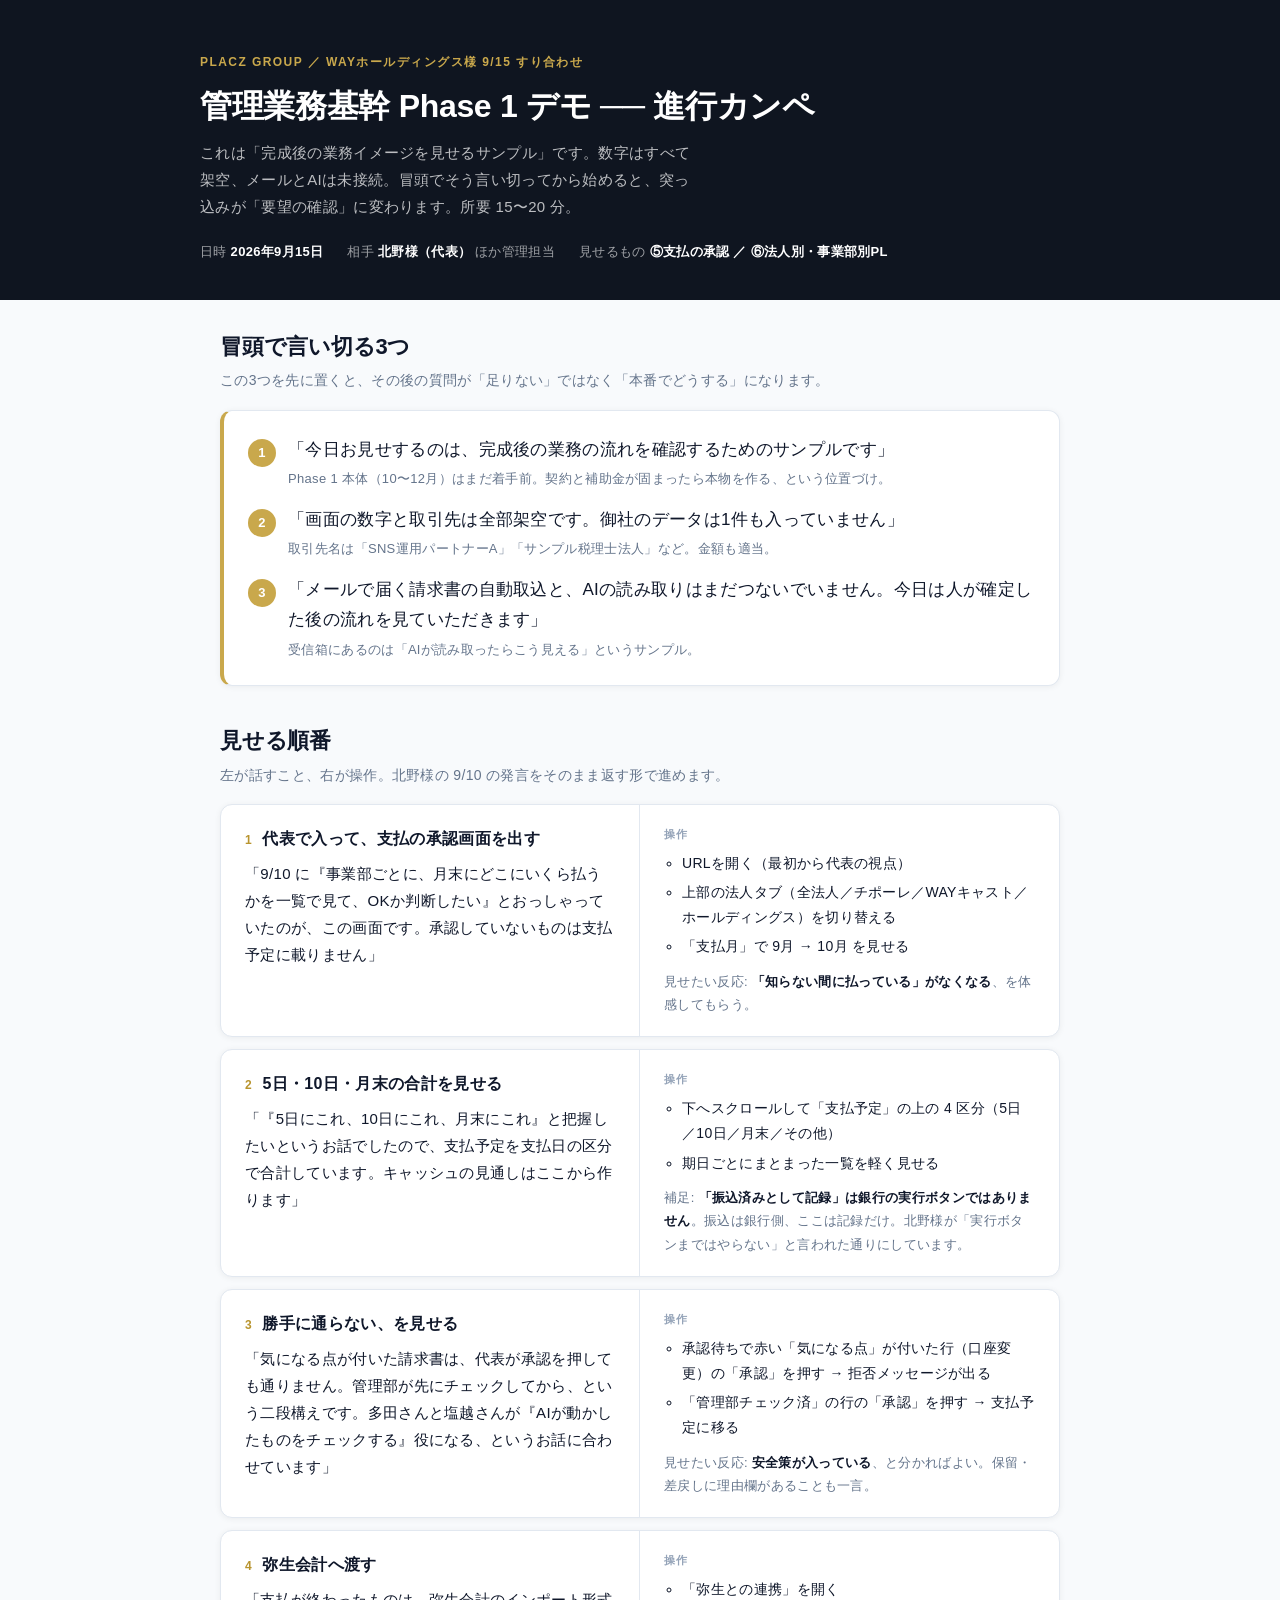
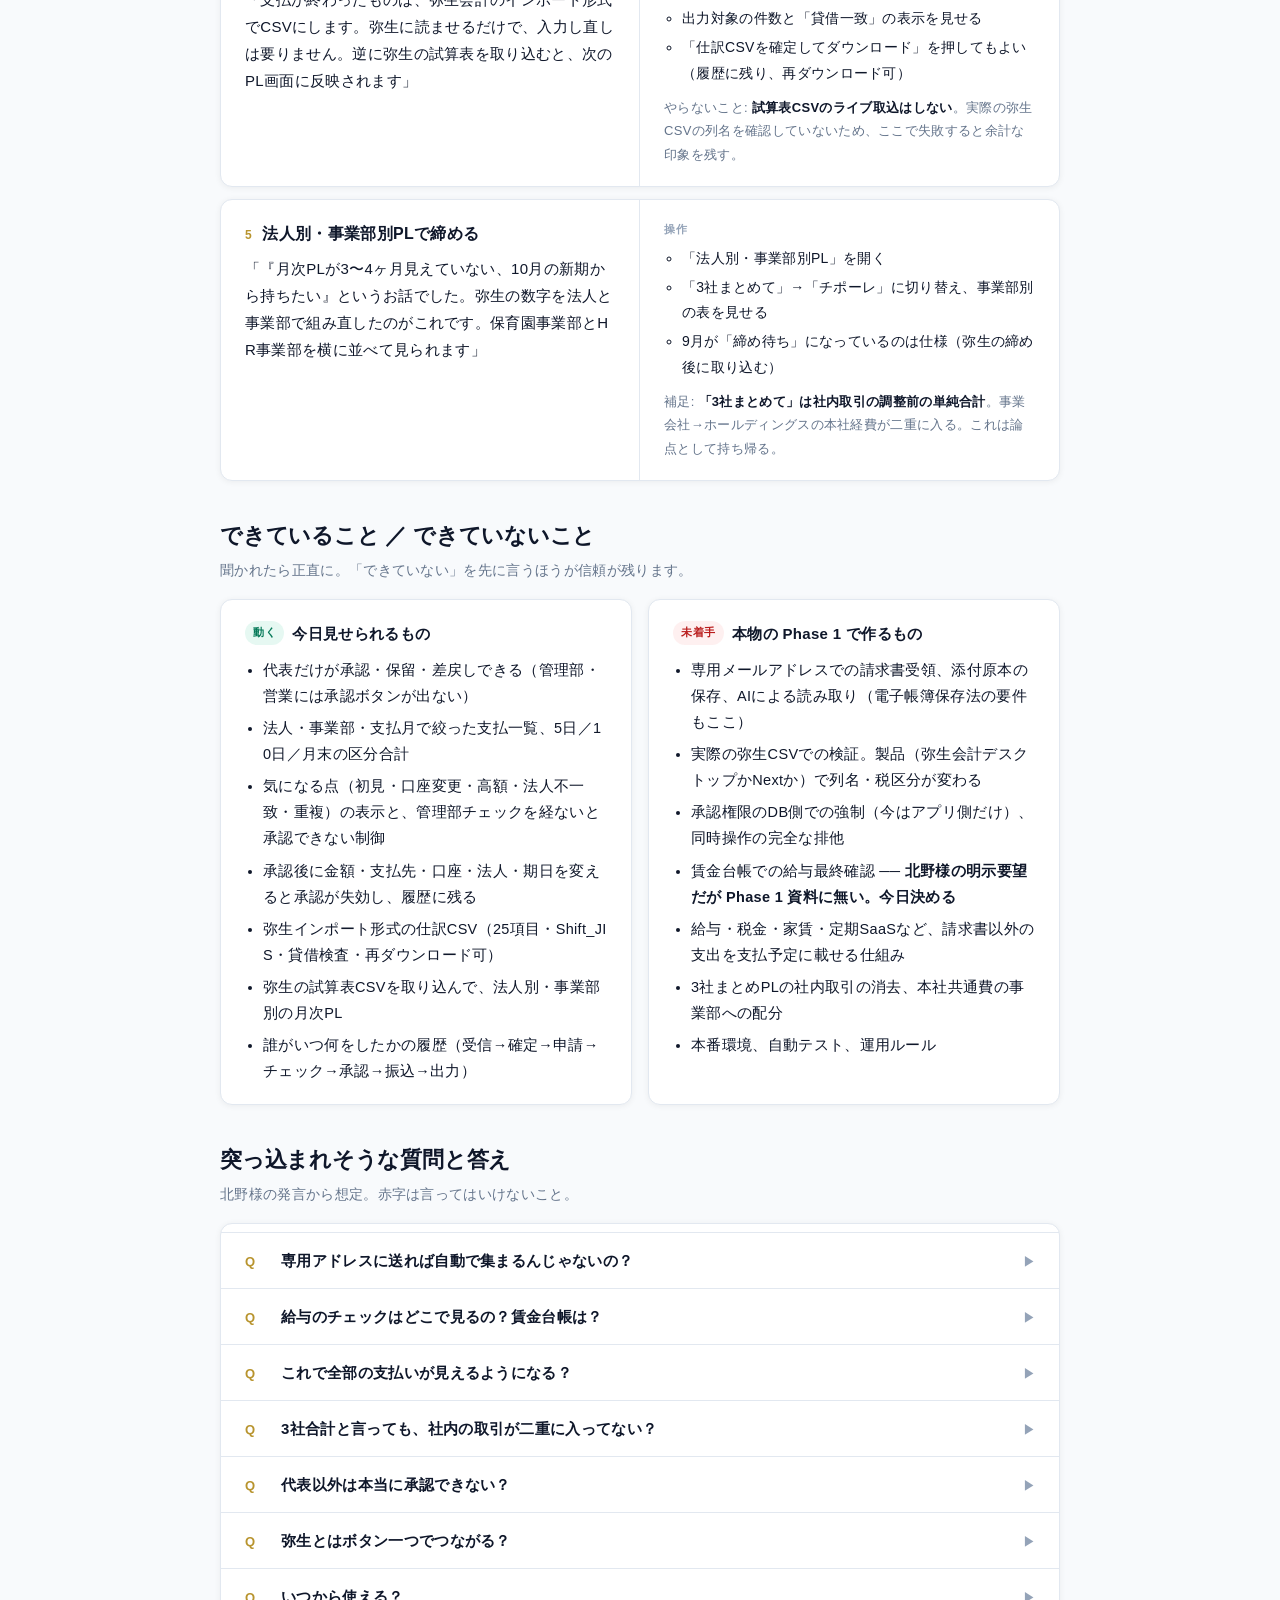
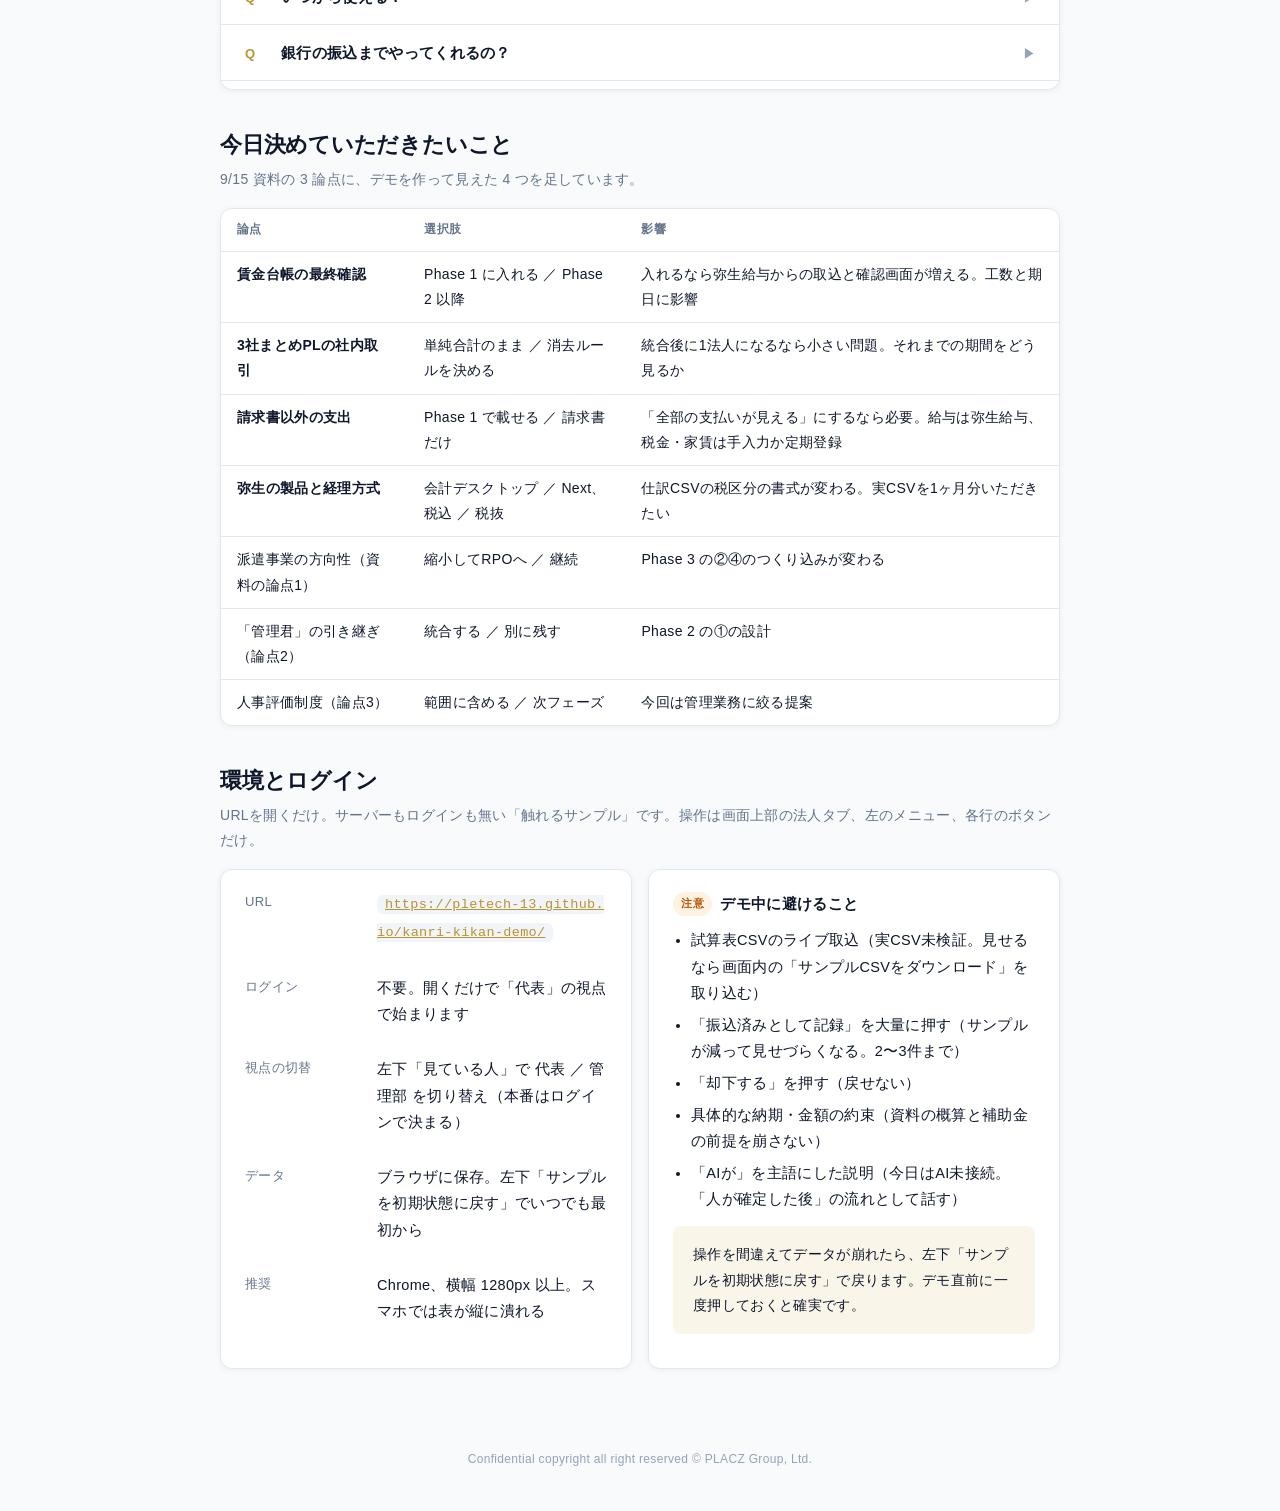
==== notes-7c3e9a/index.html @ 5a20942d "add presenter notes" ====
<!DOCTYPE html>
<html lang="ja">
<head>
<meta charset="UTF-8">
<meta name="viewport" content="width=device-width, initial-scale=1">
<meta name="robots" content="noindex, nofollow">
<title>WAY管理基幹 デモ進行カンペ</title>
<style>
  :root {
    --bg: #f8fafc; --bg2: #f1f5f9; --card: #ffffff; --text: #0f172a; --sub: #64748b; --muted: #94a3b8; --border: #e2e8f0;
    --gold: #c9a84c; --gold-d: #b8942e; --gold-pale: rgba(201,168,76,.12);
    --navy: #1a2332; --navy-deep: #0f1520;
    --danger: #b91c1c; --danger-pale: rgba(239,68,68,.08); --ok: #047857; --ok-pale: rgba(16,185,129,.10); --warn: #b45309; --warn-pale: rgba(245,158,11,.12);
    --shadow: 0 1px 6px rgba(0,0,0,.06);
  }
  @media (prefers-color-scheme: dark) {
    :root:not([data-theme="light"]) {
      --bg: #202833; --bg2: #2a3340; --card: #1e2a3a; --text: #ffffff; --sub: rgba(255,255,255,.7); --muted: rgba(255,255,255,.4); --border: rgba(255,255,255,.15);
      --gold-pale: rgba(201,168,76,.16); --danger: #f87171; --danger-pale: rgba(239,68,68,.14); --ok: #34d399; --ok-pale: rgba(16,185,129,.14); --warn: #fbbf24; --warn-pale: rgba(245,158,11,.16);
      --shadow: 0 4px 24px rgba(0,0,0,.4);
    }
  }
  :root[data-theme="dark"] {
    --bg: #202833; --bg2: #2a3340; --card: #1e2a3a; --text: #ffffff; --sub: rgba(255,255,255,.7); --muted: rgba(255,255,255,.4); --border: rgba(255,255,255,.15);
    --gold-pale: rgba(201,168,76,.16); --danger: #f87171; --danger-pale: rgba(239,68,68,.14); --ok: #34d399; --ok-pale: rgba(16,185,129,.14); --warn: #fbbf24; --warn-pale: rgba(245,158,11,.16);
    --shadow: 0 4px 24px rgba(0,0,0,.4);
  }
  * { box-sizing: border-box; }
  body { margin: 0; background: var(--bg); color: var(--text); font-family: 'Inter', 'Noto Sans JP', 'Hiragino Sans', 'Hiragino Kaku Gothic ProN', 'Yu Gothic', Meiryo, sans-serif; font-size: 16px; line-height: 1.8; letter-spacing: .02em; word-break: break-all; overflow-wrap: break-word; line-break: strict; }
  .num { font-variant-numeric: tabular-nums; }
  header.top { background: var(--navy-deep); color: #fff; padding: 40px 20px 36px; }
  header.top .inner { max-width: 880px; margin: 0 auto; }
  .eyebrow { font-size: 12px; font-weight: 600; letter-spacing: .12em; text-transform: uppercase; color: var(--gold); }
  header h1 { margin: 8px 0 0; font-size: 32px; line-height: 1.3; font-weight: 700; letter-spacing: -.01em; text-wrap: balance; }
  header p.lead { margin: 12px 0 0; max-width: 60ch; color: rgba(255,255,255,.72); font-size: 15px; }
  .meta { display: flex; flex-wrap: wrap; gap: 8px 24px; margin-top: 20px; font-size: 13px; color: rgba(255,255,255,.6); }
  .meta b { color: #fff; font-weight: 600; }
  main { max-width: 880px; margin: 0 auto; padding: 32px 20px 80px; display: flex; flex-direction: column; gap: 40px; }
  section > h2 { font-size: 22px; line-height: 1.4; font-weight: 700; margin: 0 0 6px; letter-spacing: -.01em; }
  section > p.sub { margin: 0 0 16px; color: var(--sub); font-size: 14px; }
  .card { background: var(--card); border: 1px solid var(--border); border-radius: 12px; box-shadow: var(--shadow); }
  .key { border-left: 4px solid var(--gold); }
  .say { padding: 24px; display: grid; gap: 14px; }
  .say .line { display: grid; grid-template-columns: 28px 1fr; gap: 12px; align-items: start; }
  .say .dot { width: 28px; height: 28px; border-radius: 50%; background: var(--gold); color: #fff; font-weight: 700; font-size: 13px; display: grid; place-items: center; margin-top: 4px; }
  .say .line p { margin: 0; font-size: 17px; font-weight: 500; }
  .say .line small { display: block; color: var(--sub); font-size: 13px; font-weight: 400; margin-top: 2px; }
  ol.steps { list-style: none; margin: 0; padding: 0; display: flex; flex-direction: column; gap: 12px; counter-reset: step; }
  ol.steps > li { counter-increment: step; }
  .step { display: grid; grid-template-columns: 1fr 1fr; }
  .step > div { padding: 20px 24px; }
  .step .talk { border-right: 1px solid var(--border); }
  .step h3 { margin: 0 0 6px; font-size: 16px; font-weight: 700; display: flex; gap: 10px; align-items: baseline; }
  .step h3::before { content: counter(step); font-size: 12px; font-weight: 600; color: var(--gold-d); letter-spacing: .06em; }
  .step .label { font-size: 11px; font-weight: 600; letter-spacing: .1em; text-transform: uppercase; color: var(--muted); margin-bottom: 6px; }
  .step p { margin: 0; font-size: 15px; }
  .step ul { margin: 0; padding-left: 18px; font-size: 14px; }
  .step li + li { margin-top: 4px; }
  .step .then { margin-top: 10px; font-size: 13px; color: var(--sub); }
  .step .then b { color: var(--text); font-weight: 600; }
  @media (max-width: 767px) { .step { grid-template-columns: 1fr; } .step .talk { border-right: 0; border-bottom: 1px solid var(--border); } header h1 { font-size: 24px; } }
  .grid2 { display: grid; grid-template-columns: 1fr 1fr; gap: 16px; }
  @media (max-width: 767px) { .grid2 { grid-template-columns: 1fr; } }
  .list { padding: 20px 24px; }
  .list h3 { margin: 0 0 10px; font-size: 15px; font-weight: 700; display: flex; align-items: center; gap: 8px; }
  .list ul { margin: 0; padding-left: 18px; font-size: 14.5px; }
  .list li + li { margin-top: 6px; }
  .tag { font-size: 11px; font-weight: 600; letter-spacing: .06em; padding: 2px 8px; border-radius: 999px; }
  .tag.ok { background: var(--ok-pale); color: var(--ok); }
  .tag.no { background: var(--danger-pale); color: var(--danger); }
  .tag.warn { background: var(--warn-pale); color: var(--warn); }
  details.qa { border-top: 1px solid var(--border); }
  details.qa:last-of-type { border-bottom: 1px solid var(--border); }
  details.qa summary { cursor: pointer; padding: 14px 24px; font-weight: 600; font-size: 15px; list-style: none; display: grid; grid-template-columns: 24px 1fr auto; gap: 12px; align-items: baseline; }
  details.qa summary::-webkit-details-marker { display: none; }
  details.qa summary .q { color: var(--gold-d); font-weight: 700; font-size: 13px; }
  details.qa summary .chev { color: var(--muted); font-size: 12px; transition: transform .15s; }
  details.qa[open] summary .chev { transform: rotate(90deg); }
  details.qa .a { padding: 0 24px 16px 60px; font-size: 14.5px; }
  details.qa .a p { margin: 0 0 6px; }
  details.qa .a .never { color: var(--danger); font-size: 13px; }
  .qa-wrap { padding: 8px 0; }
  table.plain { width: 100%; border-collapse: collapse; font-size: 14px; }
  table.plain th, table.plain td { text-align: left; padding: 10px 16px; border-bottom: 1px solid var(--border); vertical-align: top; }
  table.plain th { font-size: 12px; font-weight: 600; color: var(--sub); letter-spacing: .04em; }
  table.plain tr:last-child td { border-bottom: 0; }
  .scroll { overflow-x: auto; }
  .note { padding: 16px 20px; background: var(--gold-pale); border-radius: 8px; font-size: 14px; }
  .note b { font-weight: 600; }
  .env { padding: 20px 24px; display: grid; gap: 6px; font-size: 14.5px; }
  .env .row { display: grid; grid-template-columns: 120px 1fr; gap: 12px; }
  .env .row span:first-child { color: var(--sub); font-size: 13px; }
  .url { font-family: SFMono-Regular, Consolas, Menlo, monospace; font-size: 13.5px; background: var(--bg2); padding: 2px 8px; border-radius: 6px; }
  footer { text-align: center; color: var(--muted); font-size: 12px; padding: 0 20px 40px; }
  a { color: var(--gold-d); }
  :focus-visible { outline: 2px solid var(--gold); outline-offset: 2px; }
</style>
</head>
<body>

<header class="top">
  <div class="inner">
    <p class="eyebrow">PLACZ GROUP ／ WAYホールディングス様 9/15 すり合わせ</p>
    <h1>管理業務基幹 Phase 1 デモ ── 進行カンペ</h1>
    <p class="lead">これは「完成後の業務イメージを見せるサンプル」です。数字はすべて架空、メールとAIは未接続。冒頭でそう言い切ってから始めると、突っ込みが「要望の確認」に変わります。所要 15〜20 分。</p>
    <div class="meta">
      <span>日時 <b>2026年9月15日</b></span>
      <span>相手 <b>北野様（代表）</b> ほか管理担当</span>
      <span>見せるもの <b>⑤支払の承認 ／ ⑥法人別・事業部別PL</b></span>
    </div>
  </div>
</header>

<main>

  <section>
    <h2>冒頭で言い切る3つ</h2>
    <p class="sub">この3つを先に置くと、その後の質問が「足りない」ではなく「本番でどうする」になります。</p>
    <div class="card key say">
      <div class="line"><span class="dot">1</span><div><p>「今日お見せするのは、完成後の業務の流れを確認するためのサンプルです」<small>Phase 1 本体（10〜12月）はまだ着手前。契約と補助金が固まったら本物を作る、という位置づけ。</small></div></div>
      <div class="line"><span class="dot">2</span><div><p>「画面の数字と取引先は全部架空です。御社のデータは1件も入っていません」<small>取引先名は「SNS運用パートナーA」「サンプル税理士法人」など。金額も適当。</small></div></div>
      <div class="line"><span class="dot">3</span><div><p>「メールで届く請求書の自動取込と、AIの読み取りはまだつないでいません。今日は人が確定した後の流れを見ていただきます」<small>受信箱にあるのは「AIが読み取ったらこう見える」というサンプル。</small></div></div>
    </div>
  </section>

  <section>
    <h2>見せる順番</h2>
    <p class="sub">左が話すこと、右が操作。北野様の 9/10 の発言をそのまま返す形で進めます。</p>
    <ol class="steps">
      <li class="card step">
        <div class="talk"><h3>代表で入って、支払の承認画面を出す</h3><p>「9/10 に『事業部ごとに、月末にどこにいくら払うかを一覧で見て、OKか判断したい』とおっしゃっていたのが、この画面です。承認していないものは支払予定に載りません」</p></div>
        <div><div class="label">操作</div><ul><li>URLを開く（最初から代表の視点）</li><li>上部の法人タブ（全法人／チポーレ／WAYキャスト／ホールディングス）を切り替える</li><li>「支払月」で 9月 → 10月 を見せる</li></ul><p class="then">見せたい反応: <b>「知らない間に払っている」がなくなる</b>、を体感してもらう。</p></div>
      </li>
      <li class="card step">
        <div class="talk"><h3>5日・10日・月末の合計を見せる</h3><p>「『5日にこれ、10日にこれ、月末にこれ』と把握したいというお話でしたので、支払予定を支払日の区分で合計しています。キャッシュの見通しはここから作ります」</p></div>
        <div><div class="label">操作</div><ul><li>下へスクロールして「支払予定」の上の 4 区分（5日／10日／月末／その他）</li><li>期日ごとにまとまった一覧を軽く見せる</li></ul><p class="then">補足: <b>「振込済みとして記録」は銀行の実行ボタンではありません</b>。振込は銀行側、ここは記録だけ。北野様が「実行ボタンまではやらない」と言われた通りにしています。</p></div>
      </li>
      <li class="card step">
        <div class="talk"><h3>勝手に通らない、を見せる</h3><p>「気になる点が付いた請求書は、代表が承認を押しても通りません。管理部が先にチェックしてから、という二段構えです。多田さんと塩越さんが『AIが動かしたものをチェックする』役になる、というお話に合わせています」</p></div>
        <div><div class="label">操作</div><ul><li>承認待ちで赤い「気になる点」が付いた行（口座変更）の「承認」を押す → 拒否メッセージが出る</li><li>「管理部チェック済」の行の「承認」を押す → 支払予定に移る</li></ul><p class="then">見せたい反応: <b>安全策が入っている</b>、と分かればよい。保留・差戻しに理由欄があることも一言。</p></div>
      </li>
      <li class="card step">
        <div class="talk"><h3>弥生会計へ渡す</h3><p>「支払が終わったものは、弥生会計のインポート形式でCSVにします。弥生に読ませるだけで、入力し直しは要りません。逆に弥生の試算表を取り込むと、次のPL画面に反映されます」</p></div>
        <div><div class="label">操作</div><ul><li>「弥生との連携」を開く</li><li>出力対象の件数と「貸借一致」の表示を見せる</li><li>「仕訳CSVを確定してダウンロード」を押してもよい（履歴に残り、再ダウンロード可）</li></ul><p class="then">やらないこと: <b>試算表CSVのライブ取込はしない</b>。実際の弥生CSVの列名を確認していないため、ここで失敗すると余計な印象を残す。</p></div>
      </li>
      <li class="card step">
        <div class="talk"><h3>法人別・事業部別PLで締める</h3><p>「『月次PLが3〜4ヶ月見えていない、10月の新期から持ちたい』というお話でした。弥生の数字を法人と事業部で組み直したのがこれです。保育園事業部とHR事業部を横に並べて見られます」</p></div>
        <div><div class="label">操作</div><ul><li>「法人別・事業部別PL」を開く</li><li>「3社まとめて」→「チポーレ」に切り替え、事業部別の表を見せる</li><li>9月が「締め待ち」になっているのは仕様（弥生の締め後に取り込む）</li></ul><p class="then">補足: <b>「3社まとめて」は社内取引の調整前の単純合計</b>。事業会社→ホールディングスの本社経費が二重に入る。これは論点として持ち帰る。</p></div>
      </li>
    </ol>
  </section>

  <section>
    <h2>できていること ／ できていないこと</h2>
    <p class="sub">聞かれたら正直に。「できていない」を先に言うほうが信頼が残ります。</p>
    <div class="grid2">
      <div class="card list">
        <h3><span class="tag ok">動く</span>今日見せられるもの</h3>
        <ul>
          <li>代表だけが承認・保留・差戻しできる（管理部・営業には承認ボタンが出ない）</li>
          <li>法人・事業部・支払月で絞った支払一覧、5日／10日／月末の区分合計</li>
          <li>気になる点（初見・口座変更・高額・法人不一致・重複）の表示と、管理部チェックを経ないと承認できない制御</li>
          <li>承認後に金額・支払先・口座・法人・期日を変えると承認が失効し、履歴に残る</li>
          <li>弥生インポート形式の仕訳CSV（25項目・Shift_JIS・貸借検査・再ダウンロード可）</li>
          <li>弥生の試算表CSVを取り込んで、法人別・事業部別の月次PL</li>
          <li>誰がいつ何をしたかの履歴（受信→確定→申請→チェック→承認→振込→出力）</li>
        </ul>
      </div>
      <div class="card list">
        <h3><span class="tag no">未着手</span>本物の Phase 1 で作るもの</h3>
        <ul>
          <li>専用メールアドレスでの請求書受領、添付原本の保存、AIによる読み取り（電子帳簿保存法の要件もここ）</li>
          <li>実際の弥生CSVでの検証。製品（弥生会計デスクトップかNextか）で列名・税区分が変わる</li>
          <li>承認権限のDB側での強制（今はアプリ側だけ）、同時操作の完全な排他</li>
          <li>賃金台帳での給与最終確認 ── <b>北野様の明示要望だが Phase 1 資料に無い。今日決める</b></li>
          <li>給与・税金・家賃・定期SaaSなど、請求書以外の支出を支払予定に載せる仕組み</li>
          <li>3社まとめPLの社内取引の消去、本社共通費の事業部への配分</li>
          <li>本番環境、自動テスト、運用ルール</li>
        </ul>
      </div>
    </div>
  </section>

  <section>
    <h2>突っ込まれそうな質問と答え</h2>
    <p class="sub">北野様の発言から想定。赤字は言ってはいけないこと。</p>
    <div class="card qa-wrap">
      <details class="qa"><summary><span class="q">Q</span>専用アドレスに送れば自動で集まるんじゃないの？<span class="chev">▶</span></summary><div class="a"><p>「その通りで、それが本物の Phase 1 の入口です。今日はその先、人が確定してから代表が承認するところまでを見ていただいています。メールの受信・原本の保存・AIの読み取りは、電子帳簿保存法の要件と一緒に設計します」</p><p class="never">言わない: 「すぐつなげます」「AIで全部自動になります」</p></div></details>
      <details class="qa"><summary><span class="q">Q</span>給与のチェックはどこで見るの？賃金台帳は？<span class="chev">▶</span></summary><div class="a"><p>「9/10 で伺った明示のご要望ですが、9/15 資料の Phase 1 には入れていませんでした。給与計算そのものは弥生給与に残す前提で、賃金台帳を取り込んで代表が確認する画面を Phase 1 に含めるかどうか、今日ご判断をいただきたい論点です」</p><p class="never">言わない: 「Phase 1 に入っています」「簡単に足せます」</p></div></details>
      <details class="qa"><summary><span class="q">Q</span>これで全部の支払いが見えるようになる？<span class="chev">▶</span></summary><div class="a"><p>「今日の画面は取引先からの請求書が対象です。給与・税金・家賃・定期のSaaS費用のように請求書が来ないものをどう載せるかは、要件定義で決めます。『知らない間に払っている』をなくすには、そこまで含める必要があると考えています」</p></div></details>
      <details class="qa"><summary><span class="q">Q</span>3社合計と言っても、社内の取引が二重に入ってない？<span class="chev">▶</span></summary><div class="a"><p>「入っています。今は単純合計で、経営判断に使う数字にはまだなっていません。事業会社からホールディングスへの本社経費など、消す対象を北野様と決めさせてください。統合後に1法人になるなら、この問題自体が小さくなります」</p></div></details>
      <details class="qa"><summary><span class="q">Q</span>代表以外は本当に承認できない？<span class="chev">▶</span></summary><div class="a"><p>「画面と処理の両方で代表だけに絞っています。ただし本番ではデータベース側でも強制する必要があり、それは本番前の必須対応に入れています」</p><p class="never">言わない: 「完全に安全です」</p></div></details>
      <details class="qa"><summary><span class="q">Q</span>弥生とはボタン一つでつながる？<span class="chev">▶</span></summary><div class="a"><p>「弥生の API は 2026年9月時点でまだ試験提供のため、CSV の受け渡しにしています。出す側は弥生のインポート形式そのまま、受ける側は残高試算表です。御社の弥生が会計デスクトップか Next か、教えていただけると税区分の書式を確定できます」</p></div></details>
      <details class="qa"><summary><span class="q">Q</span>いつから使える？<span class="chev">▶</span></summary><div class="a"><p>「資料のスケジュール通りで、Phase 1 は 10〜12月、新期初月からPLが見える状態を目標にしています。そのために今日、範囲を確定させてください」</p><p class="never">言わない: 具体的な日付の約束</p></div></details>
      <details class="qa"><summary><span class="q">Q</span>銀行の振込までやってくれるの？<span class="chev">▶</span></summary><div class="a"><p>「やりません。9/10 で『実行ボタンまでは求めない』と伺った通り、振込は銀行側で行い、ここでは『振込済み』の記録だけを持ちます。承認と実行を分けるほうが安全でもあります」</p></div></details>
    </div>
  </section>

  <section>
    <h2>今日決めていただきたいこと</h2>
    <p class="sub">9/15 資料の 3 論点に、デモを作って見えた 4 つを足しています。</p>
    <div class="card scroll">
      <table class="plain">
        <thead><tr><th>論点</th><th>選択肢</th><th>影響</th></tr></thead>
        <tbody>
          <tr><td><b>賃金台帳の最終確認</b></td><td>Phase 1 に入れる ／ Phase 2 以降</td><td>入れるなら弥生給与からの取込と確認画面が増える。工数と期日に影響</td></tr>
          <tr><td><b>3社まとめPLの社内取引</b></td><td>単純合計のまま ／ 消去ルールを決める</td><td>統合後に1法人になるなら小さい問題。それまでの期間をどう見るか</td></tr>
          <tr><td><b>請求書以外の支出</b></td><td>Phase 1 で載せる ／ 請求書だけ</td><td>「全部の支払いが見える」にするなら必要。給与は弥生給与、税金・家賃は手入力か定期登録</td></tr>
          <tr><td><b>弥生の製品と経理方式</b></td><td>会計デスクトップ ／ Next、税込 ／ 税抜</td><td>仕訳CSVの税区分の書式が変わる。実CSVを1ヶ月分いただきたい</td></tr>
          <tr><td>派遣事業の方向性（資料の論点1）</td><td>縮小してRPOへ ／ 継続</td><td>Phase 3 の②④のつくり込みが変わる</td></tr>
          <tr><td>「管理君」の引き継ぎ（論点2）</td><td>統合する ／ 別に残す</td><td>Phase 2 の①の設計</td></tr>
          <tr><td>人事評価制度（論点3）</td><td>範囲に含める ／ 次フェーズ</td><td>今回は管理業務に絞る提案</td></tr>
        </tbody>
      </table>
    </div>
  </section>

  <section>
    <h2>環境とログイン</h2>
    <p class="sub">URLを開くだけ。サーバーもログインも無い「触れるサンプル」です。操作は画面上部の法人タブ、左のメニュー、各行のボタンだけ。</p>
    <div class="grid2">
      <div class="card env">
        <div class="row"><span>URL</span><span><a class="url" href="https://pletech-13.github.io/kanri-kikan-demo/" target="_blank" rel="noopener">https://pletech-13.github.io/kanri-kikan-demo/</a></span></div>
        <div class="row"><span>ログイン</span><span>不要。開くだけで「代表」の視点で始まります</span></div>
        <div class="row"><span>視点の切替</span><span>左下「見ている人」で 代表 ／ 管理部 を切り替え（本番はログインで決まる）</span></div>
        <div class="row"><span>データ</span><span>ブラウザに保存。左下「サンプルを初期状態に戻す」でいつでも最初から</span></div>
        <div class="row"><span>推奨</span><span>Chrome、横幅 1280px 以上。スマホでは表が縦に潰れる</span></div>
      </div>
      <div class="card list">
        <h3><span class="tag warn">注意</span>デモ中に避けること</h3>
        <ul>
          <li>試算表CSVのライブ取込（実CSV未検証。見せるなら画面内の「サンプルCSVをダウンロード」を取り込む）</li>
          <li>「振込済みとして記録」を大量に押す（サンプルが減って見せづらくなる。2〜3件まで）</li>
          <li>「却下する」を押す（戻せない）</li>
          <li>具体的な納期・金額の約束（資料の概算と補助金の前提を崩さない）</li>
          <li>「AIが」を主語にした説明（今日はAI未接続。「人が確定した後」の流れとして話す）</li>
        </ul>
        <p class="note" style="margin-top:14px">操作を間違えてデータが崩れたら、左下「サンプルを初期状態に戻す」で戻ります。デモ直前に一度押しておくと確実です。</p>
      </div>
    </div>
  </section>

</main>
<footer>Confidential copyright all right reserved © PLACZ Group, Ltd.</footer>

</body>
</html>
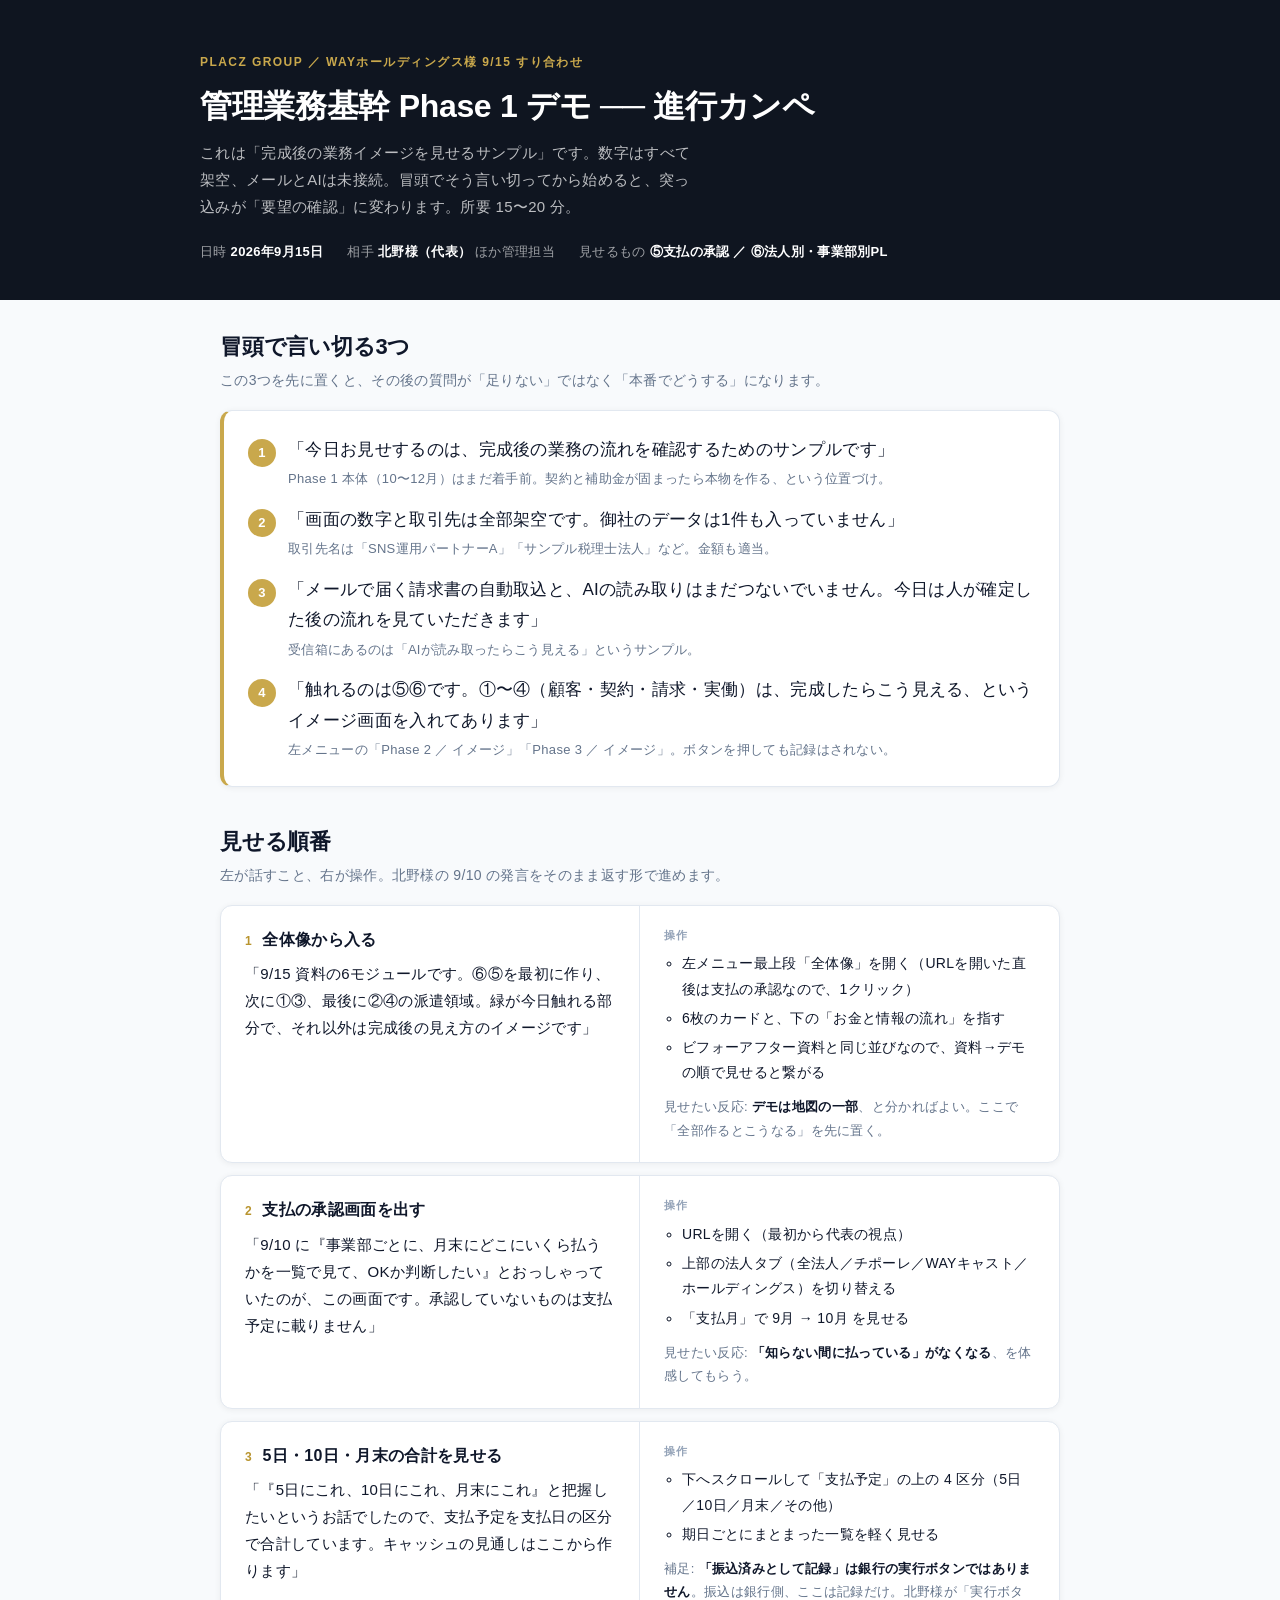
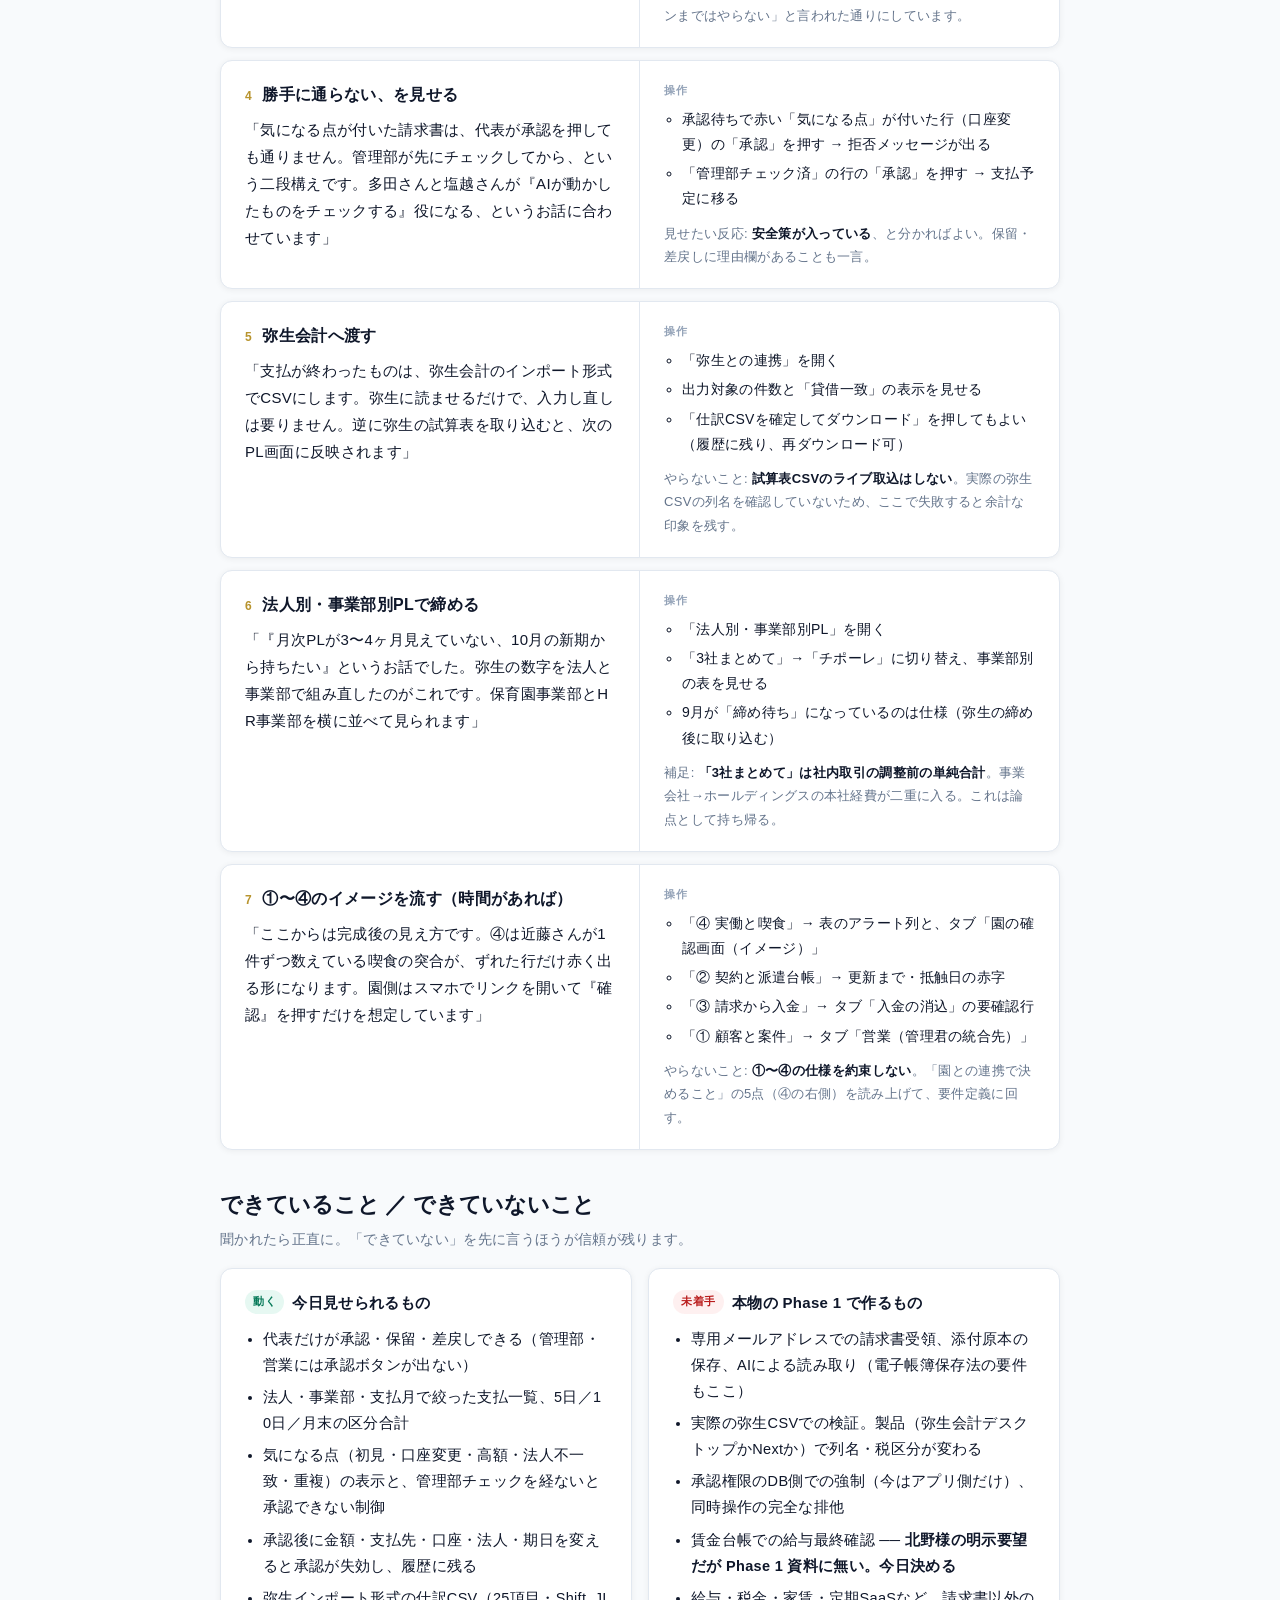
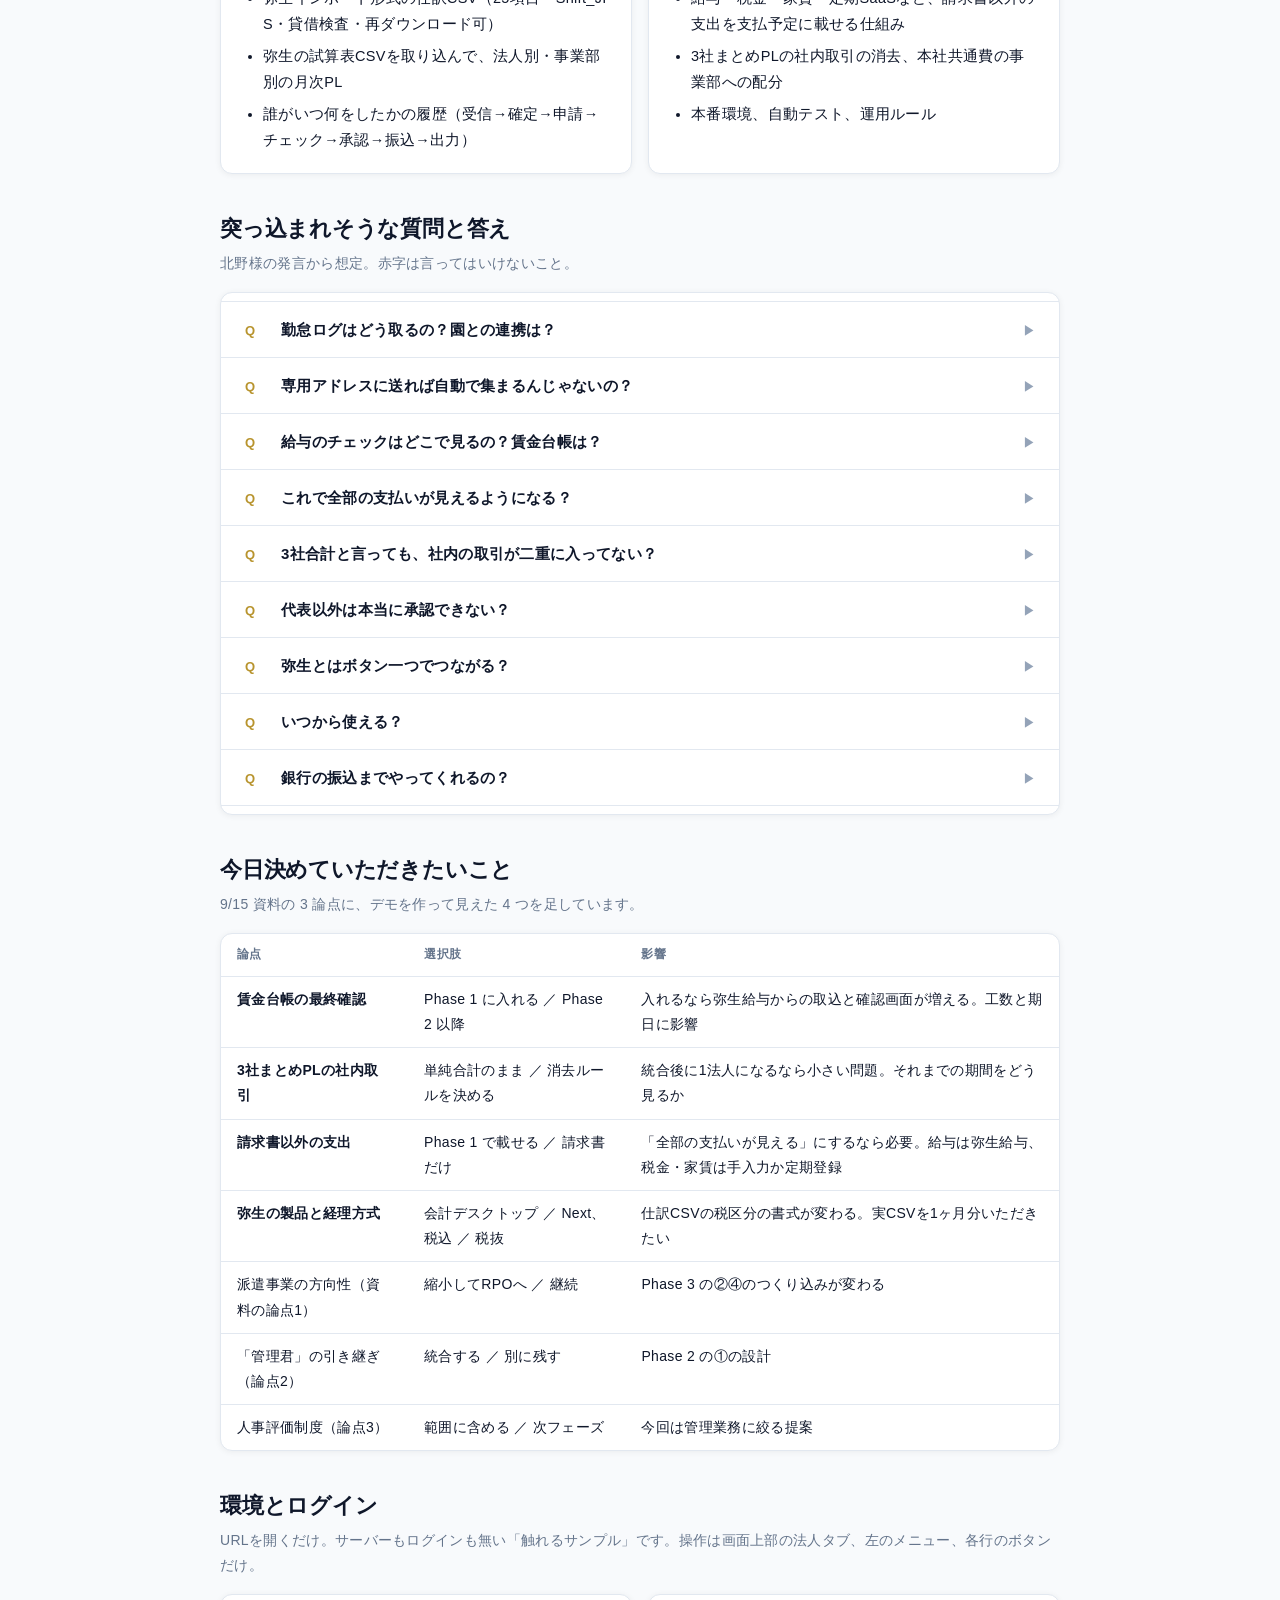
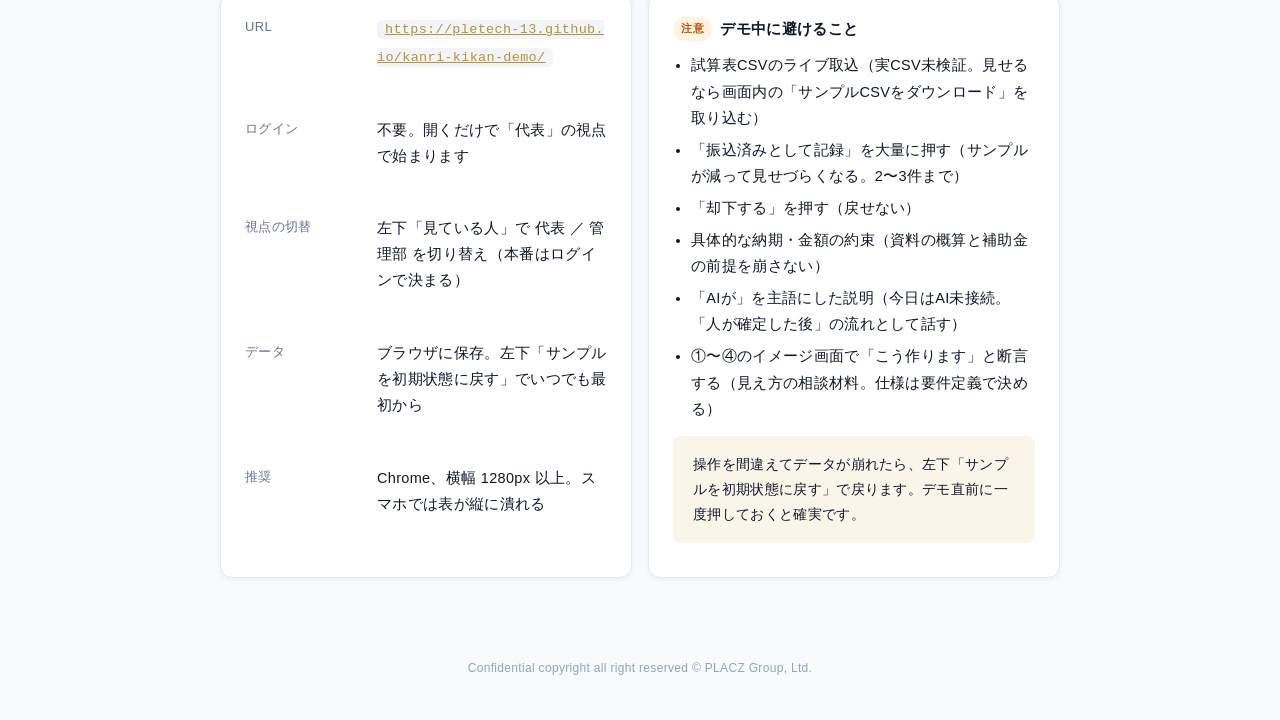
==== commit 48e4769e: "update presenter notes" ====
--- a/notes-7c3e9a/index.html
+++ b/notes-7c3e9a/index.html
@@ -120,6 +120,7 @@
       <div class="line"><span class="dot">1</span><div><p>「今日お見せするのは、完成後の業務の流れを確認するためのサンプルです」<small>Phase 1 本体（10〜12月）はまだ着手前。契約と補助金が固まったら本物を作る、という位置づけ。</small></div></div>
       <div class="line"><span class="dot">2</span><div><p>「画面の数字と取引先は全部架空です。御社のデータは1件も入っていません」<small>取引先名は「SNS運用パートナーA」「サンプル税理士法人」など。金額も適当。</small></div></div>
       <div class="line"><span class="dot">3</span><div><p>「メールで届く請求書の自動取込と、AIの読み取りはまだつないでいません。今日は人が確定した後の流れを見ていただきます」<small>受信箱にあるのは「AIが読み取ったらこう見える」というサンプル。</small></div></div>
+      <div class="line"><span class="dot">4</span><div><p>「触れるのは⑤⑥です。①〜④（顧客・契約・請求・実働）は、完成したらこう見える、というイメージ画面を入れてあります」<small>左メニューの「Phase 2 ／ イメージ」「Phase 3 ／ イメージ」。ボタンを押しても記録はされない。</small></div></div>
     </div>
   </section>
 
@@ -128,7 +129,11 @@
     <p class="sub">左が話すこと、右が操作。北野様の 9/10 の発言をそのまま返す形で進めます。</p>
     <ol class="steps">
       <li class="card step">
-        <div class="talk"><h3>代表で入って、支払の承認画面を出す</h3><p>「9/10 に『事業部ごとに、月末にどこにいくら払うかを一覧で見て、OKか判断したい』とおっしゃっていたのが、この画面です。承認していないものは支払予定に載りません」</p></div>
+        <div class="talk"><h3>全体像から入る</h3><p>「9/15 資料の6モジュールです。⑥⑤を最初に作り、次に①③、最後に②④の派遣領域。緑が今日触れる部分で、それ以外は完成後の見え方のイメージです」</p></div>
+        <div><div class="label">操作</div><ul><li>左メニュー最上段「全体像」を開く（URLを開いた直後は支払の承認なので、1クリック）</li><li>6枚のカードと、下の「お金と情報の流れ」を指す</li><li>ビフォーアフター資料と同じ並びなので、資料→デモの順で見せると繋がる</li></ul><p class="then">見せたい反応: <b>デモは地図の一部</b>、と分かればよい。ここで「全部作るとこうなる」を先に置く。</p></div>
+      </li>
+      <li class="card step">
+        <div class="talk"><h3>支払の承認画面を出す</h3><p>「9/10 に『事業部ごとに、月末にどこにいくら払うかを一覧で見て、OKか判断したい』とおっしゃっていたのが、この画面です。承認していないものは支払予定に載りません」</p></div>
         <div><div class="label">操作</div><ul><li>URLを開く（最初から代表の視点）</li><li>上部の法人タブ（全法人／チポーレ／WAYキャスト／ホールディングス）を切り替える</li><li>「支払月」で 9月 → 10月 を見せる</li></ul><p class="then">見せたい反応: <b>「知らない間に払っている」がなくなる</b>、を体感してもらう。</p></div>
       </li>
       <li class="card step">
@@ -146,6 +151,10 @@
       <li class="card step">
         <div class="talk"><h3>法人別・事業部別PLで締める</h3><p>「『月次PLが3〜4ヶ月見えていない、10月の新期から持ちたい』というお話でした。弥生の数字を法人と事業部で組み直したのがこれです。保育園事業部とHR事業部を横に並べて見られます」</p></div>
         <div><div class="label">操作</div><ul><li>「法人別・事業部別PL」を開く</li><li>「3社まとめて」→「チポーレ」に切り替え、事業部別の表を見せる</li><li>9月が「締め待ち」になっているのは仕様（弥生の締め後に取り込む）</li></ul><p class="then">補足: <b>「3社まとめて」は社内取引の調整前の単純合計</b>。事業会社→ホールディングスの本社経費が二重に入る。これは論点として持ち帰る。</p></div>
+      </li>
+      <li class="card step">
+        <div class="talk"><h3>①〜④のイメージを流す（時間があれば）</h3><p>「ここからは完成後の見え方です。④は近藤さんが1件ずつ数えている喫食の突合が、ずれた行だけ赤く出る形になります。園側はスマホでリンクを開いて『確認』を押すだけを想定しています」</p></div>
+        <div><div class="label">操作</div><ul><li>「④ 実働と喫食」→ 表のアラート列と、タブ「園の確認画面（イメージ）」</li><li>「② 契約と派遣台帳」→ 更新まで・抵触日の赤字</li><li>「③ 請求から入金」→ タブ「入金の消込」の要確認行</li><li>「① 顧客と案件」→ タブ「営業（管理君の統合先）」</li></ul><p class="then">やらないこと: <b>①〜④の仕様を約束しない</b>。「園との連携で決めること」の5点（④の右側）を読み上げて、要件定義に回す。</p></div>
       </li>
     </ol>
   </section>
@@ -185,6 +194,7 @@
     <h2>突っ込まれそうな質問と答え</h2>
     <p class="sub">北野様の発言から想定。赤字は言ってはいけないこと。</p>
     <div class="card qa-wrap">
+      <details class="qa"><summary><span class="q">Q</span>勤怠ログはどう取るの？園との連携は？<span class="chev">▶</span></summary><div class="a"><p>「打刻はハーモス勤怠から自動で取り、紙のタイムシートと e-navi は廃止します。園には月末にリンクを送り、スマホで実働と喫食数を確認してもらう想定です。誰が確認するか、喫食は本人申告と園集計のどちらを正にするか、締め日、紙の園への経路、e-navi の並行期間。この5点を園側と決めてから作ります」</p><p class="never">言わない: 「園に登録してもらいます」「全部自動で合います」</p></div></details>
       <details class="qa"><summary><span class="q">Q</span>専用アドレスに送れば自動で集まるんじゃないの？<span class="chev">▶</span></summary><div class="a"><p>「その通りで、それが本物の Phase 1 の入口です。今日はその先、人が確定してから代表が承認するところまでを見ていただいています。メールの受信・原本の保存・AIの読み取りは、電子帳簿保存法の要件と一緒に設計します」</p><p class="never">言わない: 「すぐつなげます」「AIで全部自動になります」</p></div></details>
       <details class="qa"><summary><span class="q">Q</span>給与のチェックはどこで見るの？賃金台帳は？<span class="chev">▶</span></summary><div class="a"><p>「9/10 で伺った明示のご要望ですが、9/15 資料の Phase 1 には入れていませんでした。給与計算そのものは弥生給与に残す前提で、賃金台帳を取り込んで代表が確認する画面を Phase 1 に含めるかどうか、今日ご判断をいただきたい論点です」</p><p class="never">言わない: 「Phase 1 に入っています」「簡単に足せます」</p></div></details>
       <details class="qa"><summary><span class="q">Q</span>これで全部の支払いが見えるようになる？<span class="chev">▶</span></summary><div class="a"><p>「今日の画面は取引先からの請求書が対象です。給与・税金・家賃・定期のSaaS費用のように請求書が来ないものをどう載せるかは、要件定義で決めます。『知らない間に払っている』をなくすには、そこまで含める必要があると考えています」</p></div></details>
@@ -234,6 +244,7 @@
           <li>「却下する」を押す（戻せない）</li>
           <li>具体的な納期・金額の約束（資料の概算と補助金の前提を崩さない）</li>
           <li>「AIが」を主語にした説明（今日はAI未接続。「人が確定した後」の流れとして話す）</li>
+          <li>①〜④のイメージ画面で「こう作ります」と断言する（見え方の相談材料。仕様は要件定義で決める）</li>
         </ul>
         <p class="note" style="margin-top:14px">操作を間違えてデータが崩れたら、左下「サンプルを初期状態に戻す」で戻ります。デモ直前に一度押しておくと確実です。</p>
       </div>
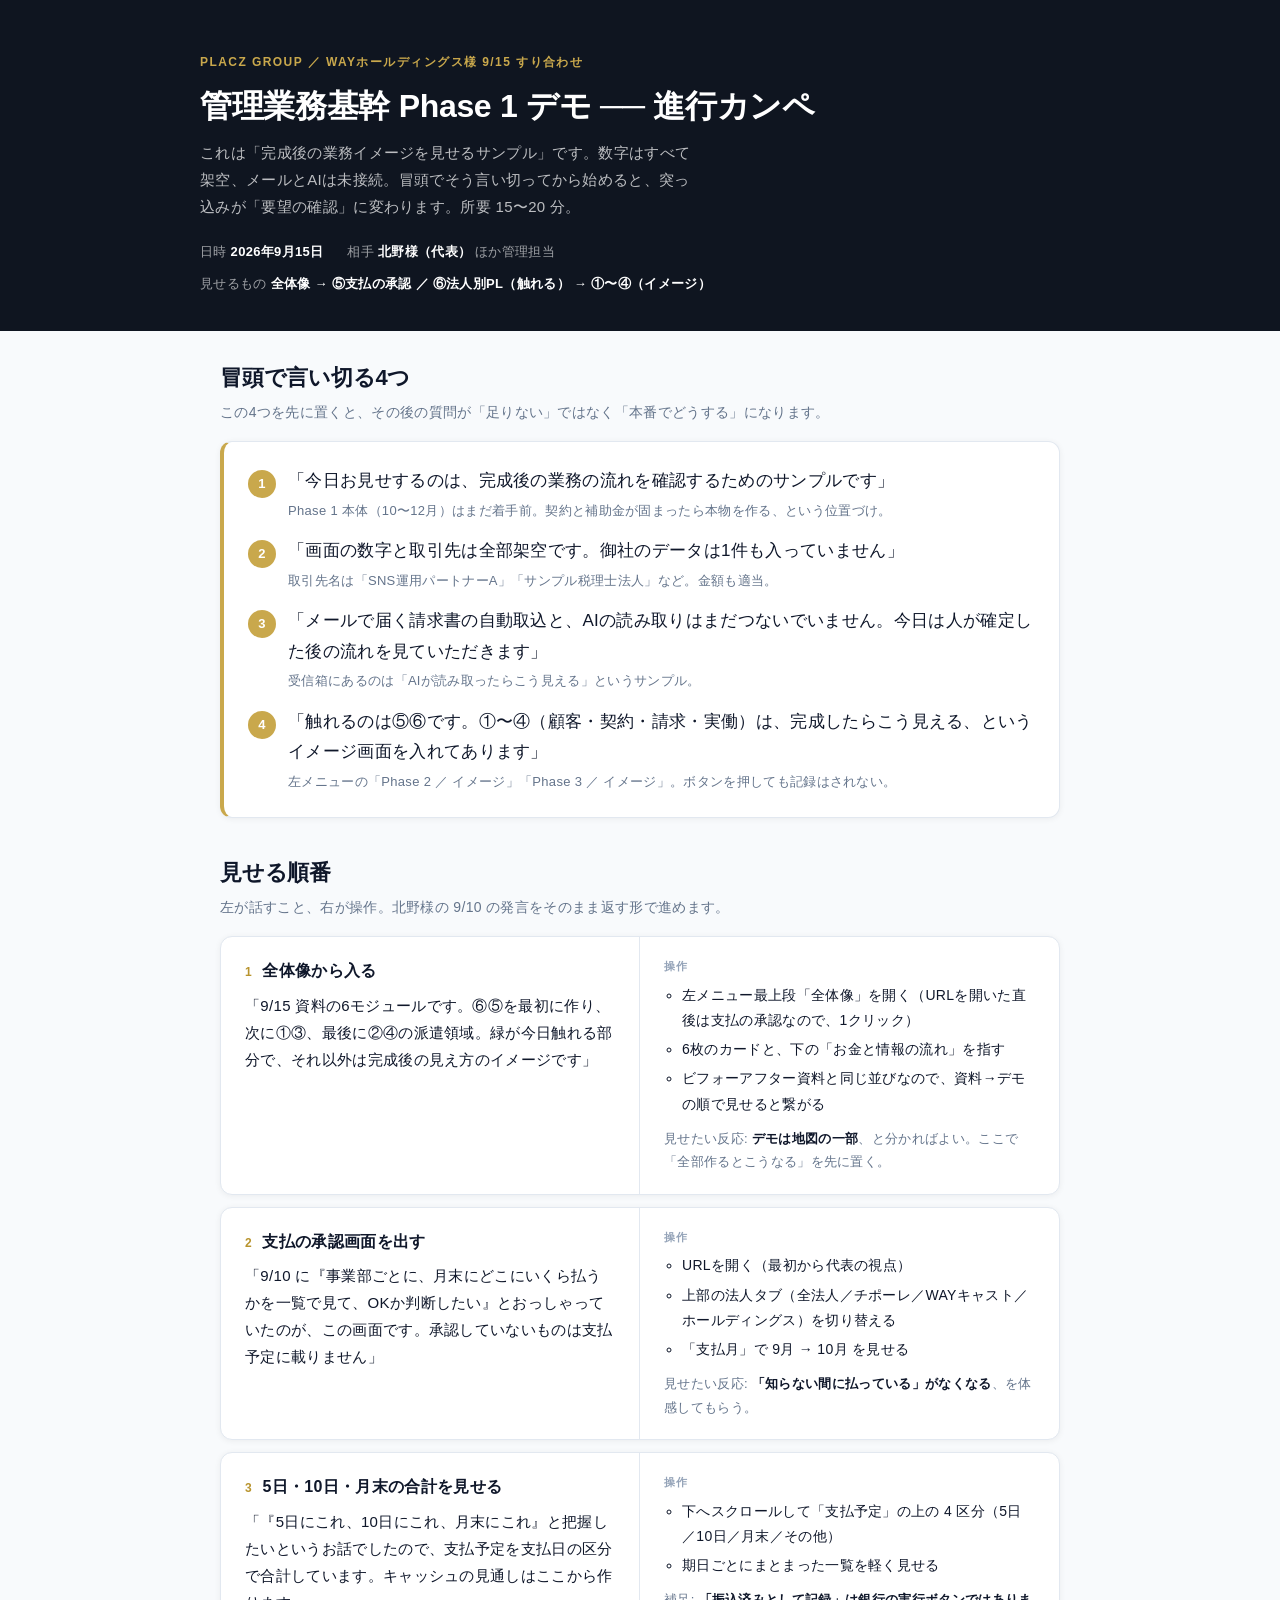
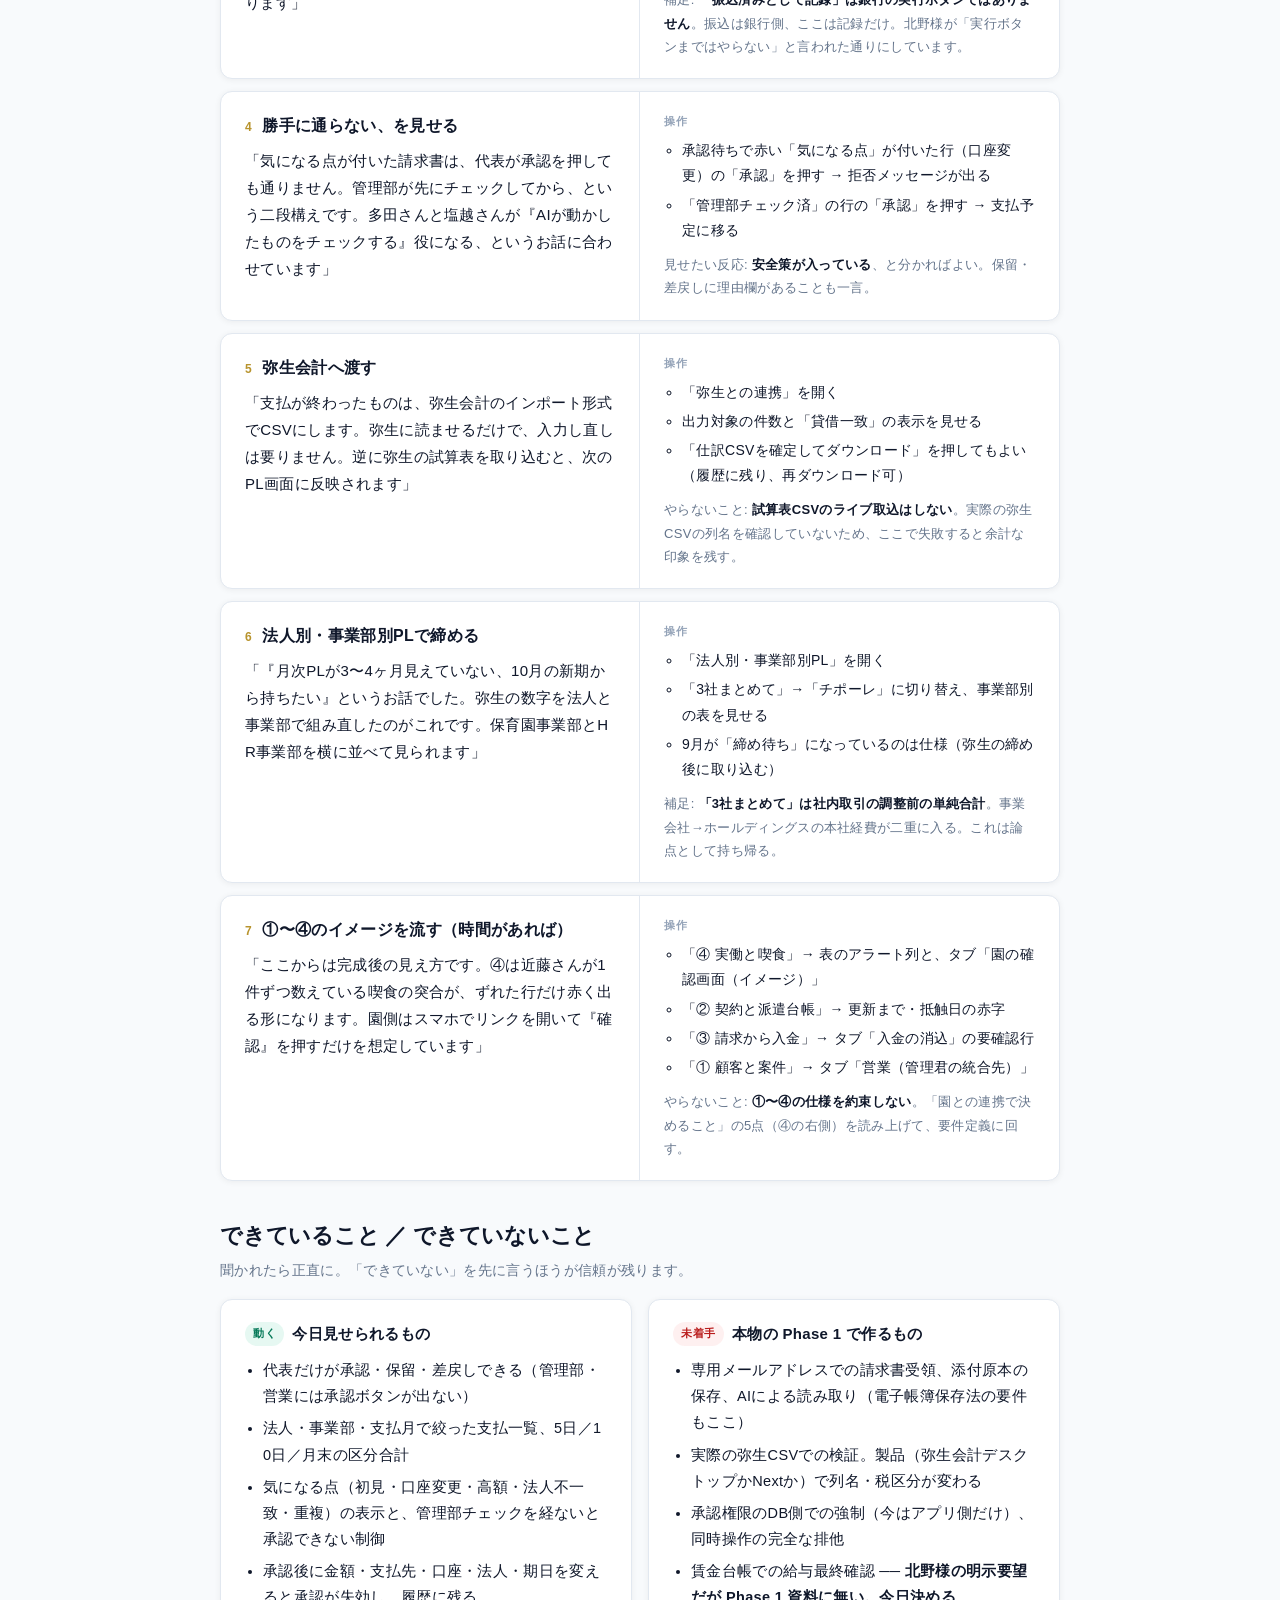
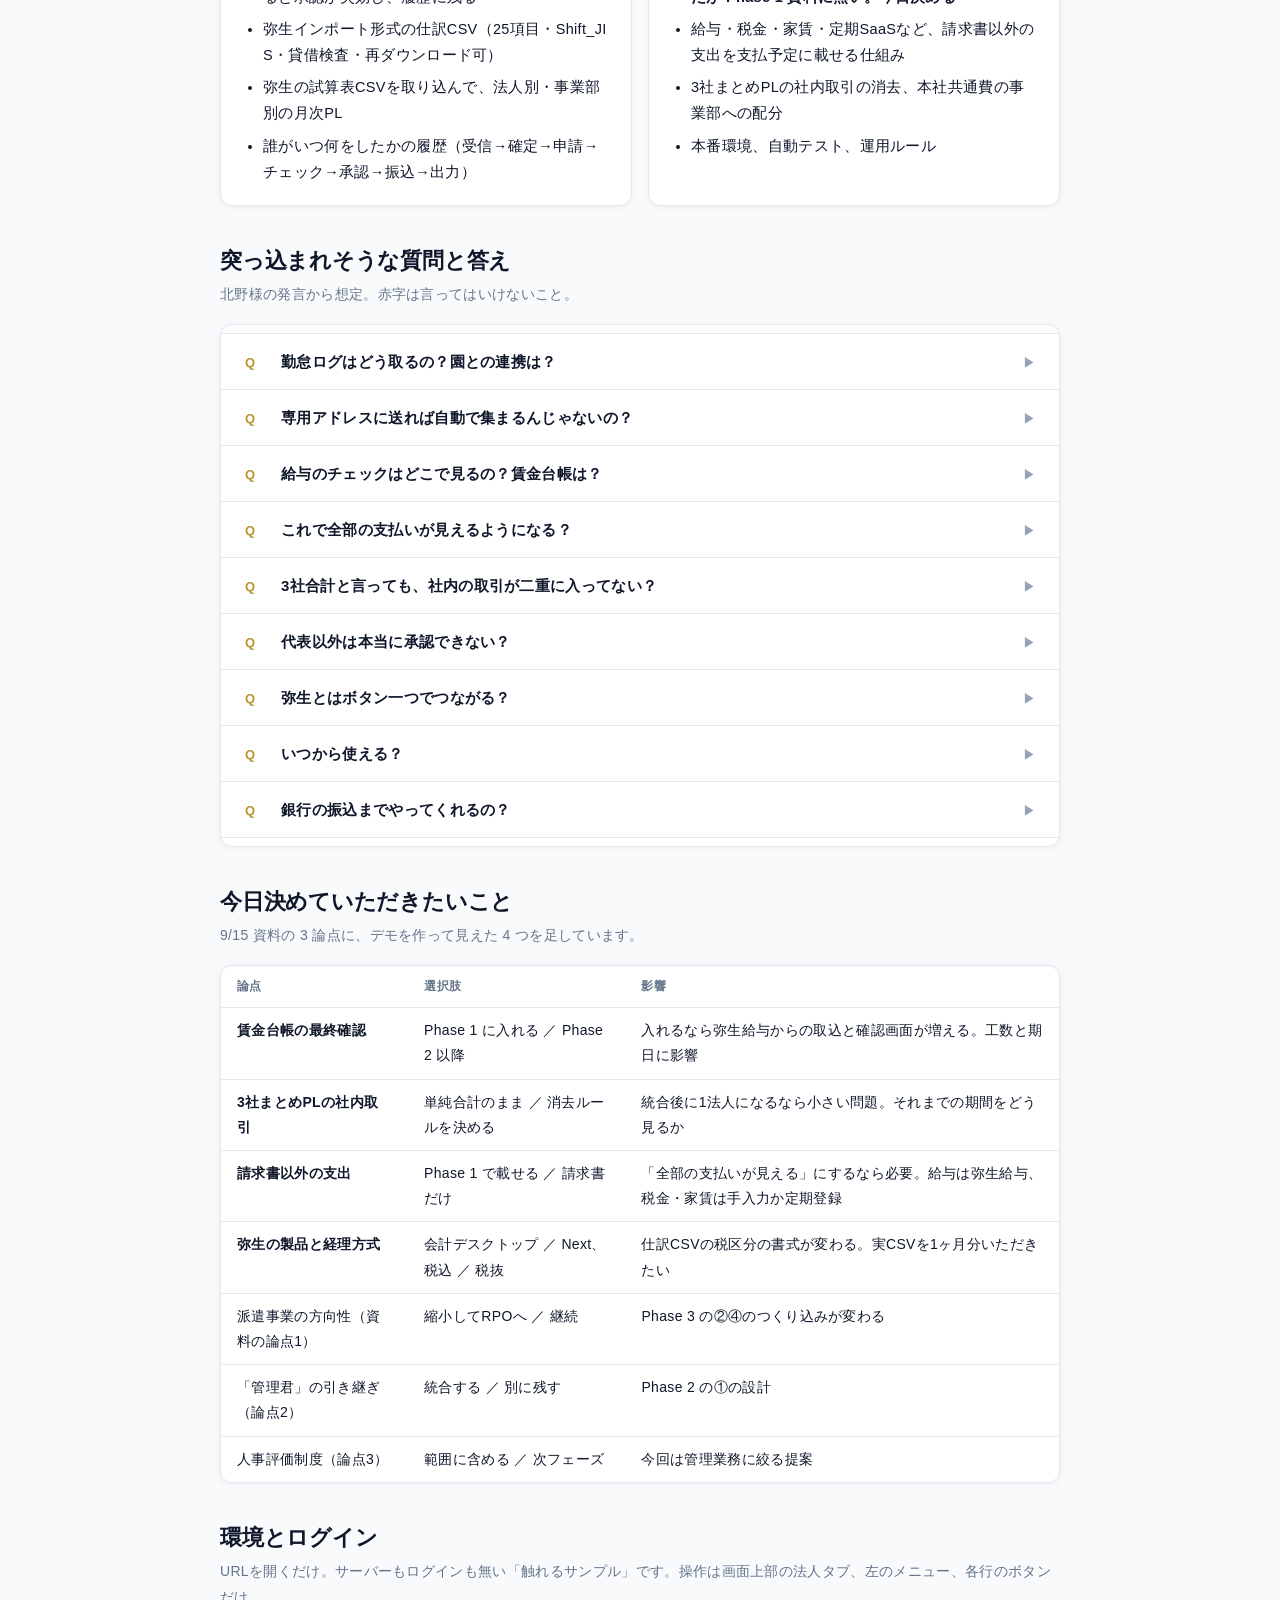
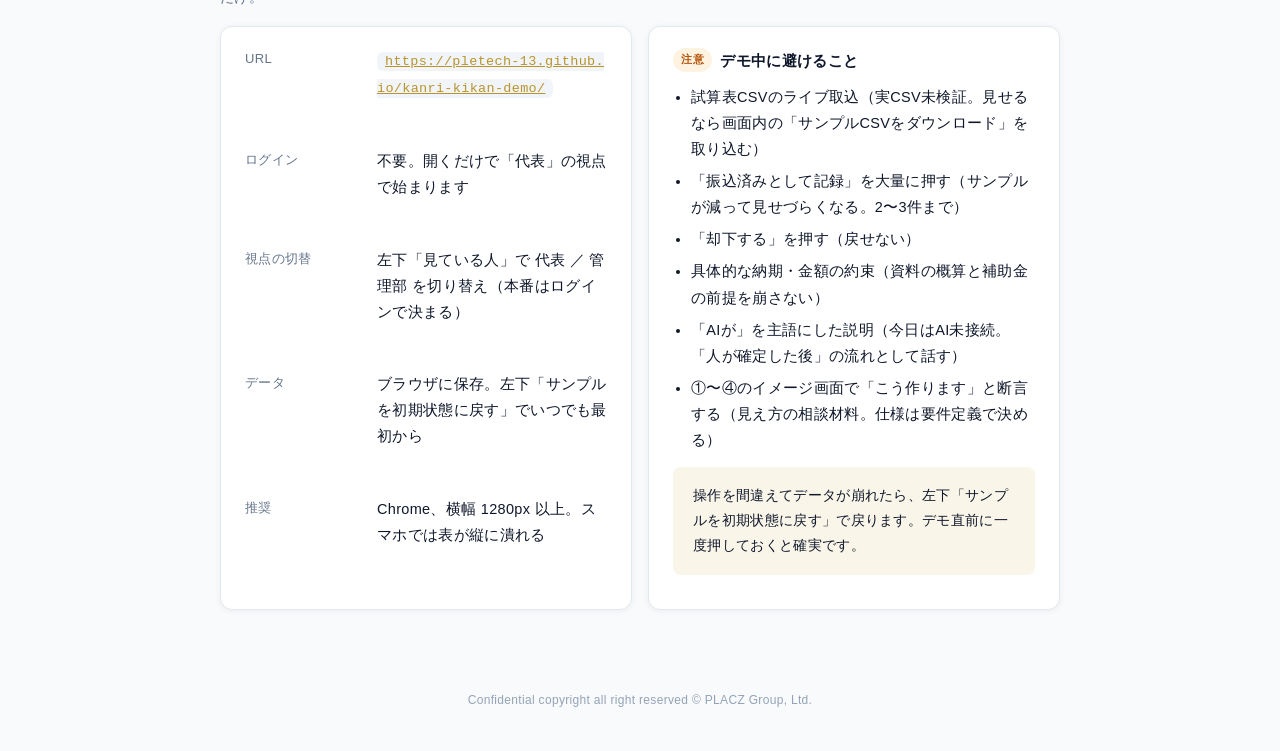
==== commit f2ad6cbb: "update presenter notes" ====
--- a/notes-7c3e9a/index.html
+++ b/notes-7c3e9a/index.html
@@ -106,7 +106,7 @@
     <div class="meta">
       <span>日時 <b>2026年9月15日</b></span>
       <span>相手 <b>北野様（代表）</b> ほか管理担当</span>
-      <span>見せるもの <b>⑤支払の承認 ／ ⑥法人別・事業部別PL</b></span>
+      <span>見せるもの <b>全体像 → ⑤支払の承認 ／ ⑥法人別PL（触れる） → ①〜④（イメージ）</b></span>
     </div>
   </div>
 </header>
@@ -114,8 +114,8 @@
 <main>
 
   <section>
-    <h2>冒頭で言い切る3つ</h2>
-    <p class="sub">この3つを先に置くと、その後の質問が「足りない」ではなく「本番でどうする」になります。</p>
+    <h2>冒頭で言い切る4つ</h2>
+    <p class="sub">この4つを先に置くと、その後の質問が「足りない」ではなく「本番でどうする」になります。</p>
     <div class="card key say">
       <div class="line"><span class="dot">1</span><div><p>「今日お見せするのは、完成後の業務の流れを確認するためのサンプルです」<small>Phase 1 本体（10〜12月）はまだ着手前。契約と補助金が固まったら本物を作る、という位置づけ。</small></div></div>
       <div class="line"><span class="dot">2</span><div><p>「画面の数字と取引先は全部架空です。御社のデータは1件も入っていません」<small>取引先名は「SNS運用パートナーA」「サンプル税理士法人」など。金額も適当。</small></div></div>
